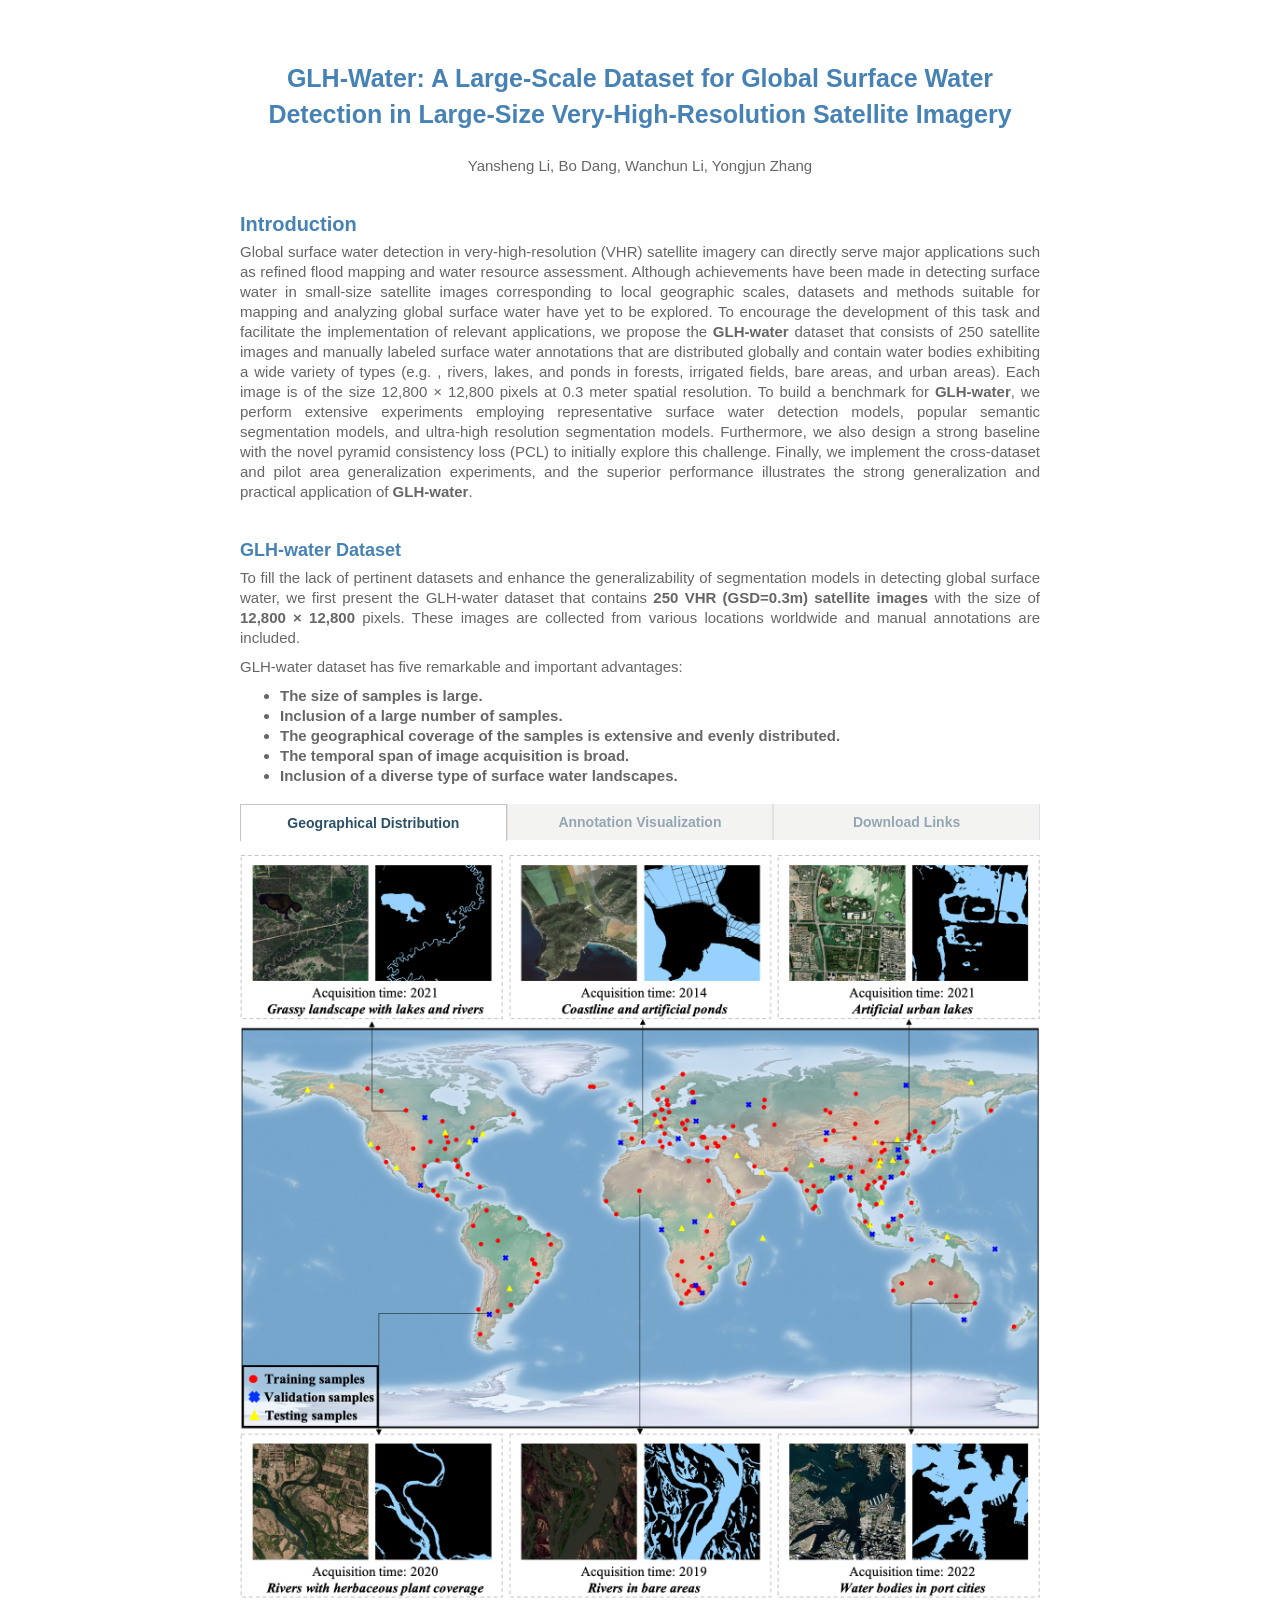
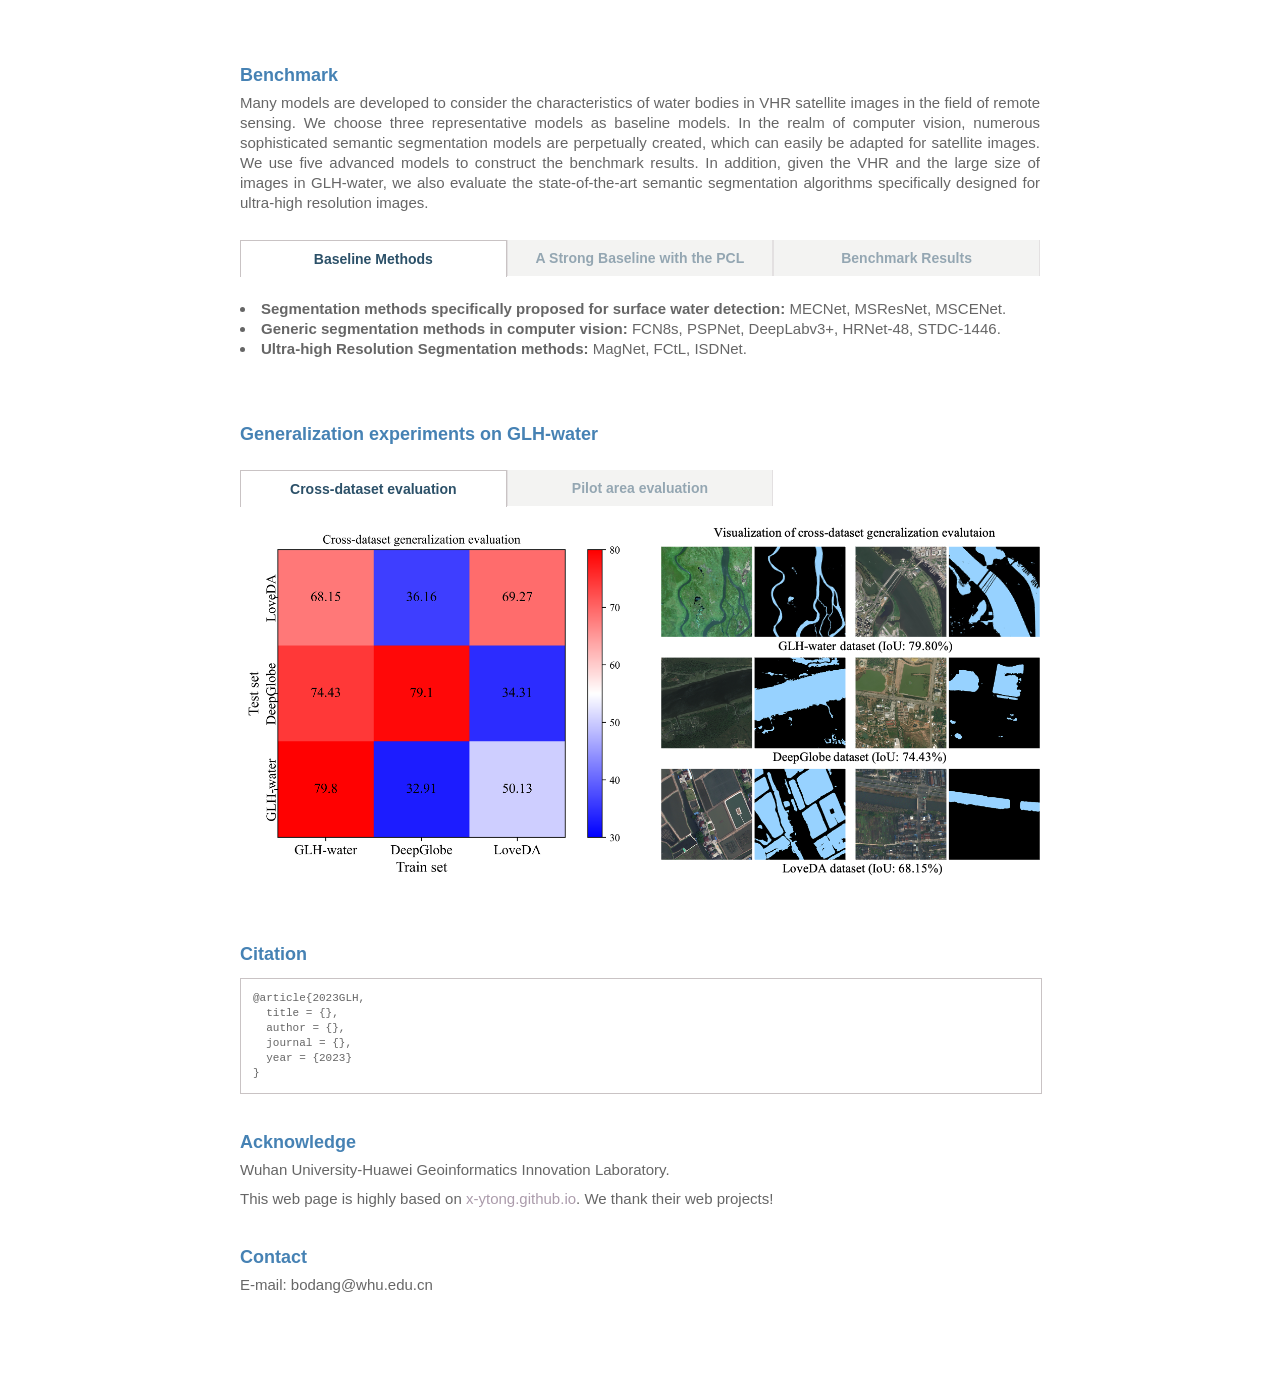
==== project/GLH-water.html @ e342808e "Add files via upload" ====
<!DOCTYPE html>
<html lang="en">
<head>
	<meta charset="UTF-8">
	<title>GLH-water Dataset</title>
	<link type="text/css" href="/project/head/system.css" rel="stylesheet"/>
	<link type="text/css" href="/project/head/custom.css" rel="stylesheet"/>
	<script type="text/javascript" src="/project/head/custom.js"></script>
</head>

<body marginheight="0">
<div align="center"><h1>GLH-Water: A Large-Scale Dataset for Global Surface Water Detection in
	Large-Size Very-High-Resolution Satellite Imagery <br></h1></div>

<p style="text-align: center">Yansheng Li, Bo Dang, Wanchun Li, Yongjun Zhang</p>

	<!--
<div style="border: 18px solid #FFFFFF"></div>
<p style="font-size: 12px; color: orange; text-align: center">The <b>Five-Billion-Pixels</b> dataset is released!</p>
        -->

<h2>Introduction</h2>
<p>Global surface water detection in very-high-resolution (VHR) satellite imagery can directly serve major applications such as refined flood mapping and water resource assessment. Although achievements have been made in detecting surface water in small-size satellite images corresponding to local geographic scales, datasets and methods suitable for mapping and analyzing global surface water have yet to be explored. To encourage the development of
	this task and facilitate the implementation of relevant applications, we propose the <b>GLH-water</b> dataset that consists of 250 satellite images and manually labeled surface water
	annotations that are distributed globally and contain water
	bodies exhibiting a wide variety of types (e.g. , rivers, lakes,
	and ponds in forests, irrigated fields, bare areas, and urban
	areas). Each image is of the size 12,800 × 12,800 pixels
	at 0.3 meter spatial resolution. To build a benchmark for
	<b>GLH-water</b>, we perform extensive experiments employing
	representative surface water detection models, popular semantic segmentation models, and ultra-high resolution segmentation models. Furthermore, we also design a strong
	baseline with the novel pyramid consistency loss (PCL)
	to initially explore this challenge. Finally, we implement
	the cross-dataset and pilot area generalization experiments,
	and the superior performance illustrates the strong generalization and practical application of <b>GLH-water</b>.</p>

<h3>GLH-water Dataset</h3>
<p>To fill the lack of pertinent datasets and enhance the generalizability of segmentation models in detecting global surface water, we first present the GLH-water dataset that contains <b>250 VHR (GSD=0.3m) satellite images</b> with the size
	of <b>12,800 × 12,800</b> pixels. These images are collected from various locations worldwide and manual annotations are included.</p>
<p>GLH-water dataset has five remarkable and important advantages:</p>
	<ul id="advantages">
		<li><b>The size of samples is large.</b></li>
		<li><b>Inclusion of a large number of samples.</b></li>
		<li><b>The geographical coverage of the samples is extensive and evenly distributed.</b></li>
		<li><b>The temporal span of image acquisition is broad.</b></li>
		<li><b>Inclusion of a diverse type of surface water landscapes.</b></li>
	</ul>
  

<div style="border: 9px solid #FFFFFF"></div>
<div id = "tab1" class = "tabMenu">
	<ul>
	<li class="on"><h4>Geographical Distribution</h4></li>
        <li class="off"><h4>Annotation Visualization</h4></li>
        <li class="off"><h4>Download Links</h4></li>
        </ul>
	<div id="firstPage" class="show">
	<img src="/figure/distribution.png" width="800px">
        </div>
        <div id="secondPage" class= "hide">
	    <img src="/figure/samples.png" width="800px">
        </div>
        <div id="thirdPage" class = "hide">
		
	<li style="margin-top: 5px" class = "dot"><span class = "lin">Link: <a href=" "><b>Coming Soon</b></a> </span></li>
		<!--
        <p style="margin-top: 5px">The <b>Five-Billion-Pixels</b> dataset is released under the open source license. It can be downloaded from:</p>
        <li style="margin-top: 15px" class = "dot"><span class = "lin">Link: <a href="https://whueducn-my.sharepoint.com/:f:/g/personal/xinyi_tong_whu_edu_cn/EodxwsN54_5Ph0LAMROBi9sBWPzgCYAbBW-LK75qcrOG8w"><b>Onedrive</b></a></span></li>
        <li style="margin-top: 12px" class = "dot"><span class = "lin">Link: <a href="https://pan.baidu.com/s/1CX-qH8WQdSfQV7AspeHXeA"><b>Baidudrive</b></a> (only available in China region, extraction code: FBPS)</span></li>
                -->
	</div>
</div>
<div style="border: 9px solid #FFFFFF"></div>
		
<h3>Benchmark</h3>
<p> Many models are developed to consider the characteristics of water bodies in VHR satellite images in the field of
	remote sensing. We choose three representative models as baseline models. In the realm of computer vision, numerous sophisticated semantic segmentation models are perpetually created, which can easily be
	adapted for satellite images. We use five advanced models to
	construct the benchmark results. In addition, given the VHR
	and the large size of images in GLH-water, we also evaluate the state-of-the-art semantic segmentation algorithms
	specifically designed for ultra-high resolution images.</p>

<div style="border: 9px solid #FFFFFF"></div>
<div id = "tab2" class = "tabMenu">
	<ul>
	<li class="on"><h4>Baseline Methods</h4></li>
        <li class="off"><h4>A Strong Baseline with the PCL</h4></li>
        <li class="off"><h4>Benchmark Results</h4></li>
        </ul>
	<div id="firstPage" class="show">
	<p>
		<li><b>Segmentation methods specifically proposed for surface water detection:</b> MECNet, MSResNet, MSCENet.</li>
		<li><b>Generic segmentation methods in computer vision:</b> FCN8s, PSPNet, DeepLabv3+, HRNet-48, STDC-1446.</li>
		<li><b>Ultra-high Resolution Segmentation methods:</b> MagNet, FCtL, ISDNet.</li>
	</p>
    </div>
        <div id="secondPage" class= "hide">
	<p>We develop a competitive strong baseline with the new
		<b>pyramid consistency loss (PCL) </b>that is specifically designed to explore the detection
		performance of surface water bodies in large-size VHR
		satellite images. The pyramid consistency encompasses
		the <b>intra-layer consistency</b> (i.e., visual field consistency
		between pyramidal layers) and the <b>inter-layer consistency</b>
		(i.e., spatial consistency within a pyramidal layer).</p>
	<img src="/figure/PCL.png" width="800px">
        </div>
        <div id="thirdPage" class = "hide">
			<img src="/figure/benchmark.png" width="800px">
        </div>
</div>
<div style="border: 9px solid #FFFFFF"></div>

<h3>Generalization experiments on GLH-water</h3>

<div style="border: 9px solid #FFFFFF"></div>
<div id = "tab3" class = "tabMenu">
	<ul>
	<li class="on"><h4>Cross-dataset evaluation</h4></li>
    <li class="off"><h4>Pilot area evaluation</h4></li>
        </ul>
	<div id="firstPage" class="show">
		<img src="/figure/cross-dataset.png" width="800px">
    </div>
        <div id="secondPage" class= "hide">
			<img src="/figure/pilot.png" width="800px">
</div>
<div style="border: 9px solid #FFFFFF"></div>

<h3>Citation</h3>
<pre>
@article{2023GLH,
  title = {},
  author = {},
  journal = {},
  year = {2023}
}
</pre>

<h3>Acknowledge</h3>
<p>Wuhan University-Huawei Geoinformatics Innovation Laboratory.</p>
<p>This web page is highly based on <a href="https://github.com/x-ytong/x-ytong.github.io">x-ytong.github.io</a>. We thank their web projects!</p>

<h3>Contact</h3>
<p>E-mail: bodang@whu.edu.cn</p>

<div style="border:40px solid #FFFFFF"></div>


</body>
</html>
---- project/head/system.css ----
* {margin: 0; padding: 0;}
body {font-family: "Helvetica Neue", Helvetica, "Hiragino Sans GB", Arial, sans-serif; 
      font-size: 15px; line-height: 20px; color: #666666; margin: 10px 13px 10px 13px;}

ul {text-align: justify; text-justify: inter-character;}
a {color: #AB9BAB; text-decoration: none;}
a:hover {color: rgba(255,103,0,0.6); text-decoration: none;}
a img {border: 1px solid transparent;}
a img:hover {border: 1px solid #FF6700; filter: alpha (Opacity = 50); -moz-opacity: 0.5; opacity: 0.5;}
p {width: 800px; margin-bottom: 9px; text-align: justify; text-justify: inter-character;}
table {width: 800px;}
tr,td {font-size: 15px; color: #666666; text-align: justify; text-justify: inter-character;}

h1,h2,h3 {width: 800px; color: #4682b4; line-height: 36px;}
h1 {margin-top: 60px; margin-bottom: 24px; font-size: 25px;}
h2 {margin-top: 30px; font-size: 20px;}
h3 {margin-top: 30px; font-size: 18px;}
h4 {color: #2b5068; line-height: 36px; font-size: 14px;}
hr {width: 800px; border: 0; border-bottom: 1px solid #C9C3C4;}

code, pre {font-family: Monaco, Andale Mono, Courier New, monospace;}
code {background-color: #FEE9CC; color: rgba(0, 0, 0, 0.75); padding: 1px 3px; font-size: 11px; 
      -webkit-border-radius: 3px; -moz-border-radius: 3px; border-radius: 3px;}
pre {width: 776px; padding: 12px; margin: 6px 0 30px 0; line-height: 15px; font-size: 11px; 
     border: 1px solid #C9C3C4; white-space: pre-wrap; word-wrap: break-word; display: block;}
pre code {background-color: #FFFFFF; color: #666666; font-size: 11px; padding: 0;}

@media screen and (min-width: 800px) {body {width: 800px; margin:10px auto;}}

#advantages{
      padding-left: 40px;}
---- project/head/custom.css ----
.tabMenu          {width: 800px;}
.tabMenu ul       {list-style: none; height: 50px;}
.tabMenu ul li    {width: 33.08%; float: left; text-align: center; line-height: 30px; 
                   border-right: 1px solid #C9C3C4; border-left: 1px solid #C9C3C4; background: #E9E9E6; 
	                 filter: alpha (Opacity = 50); -moz-opacity: 0.5; opacity: 0.5;}
.tabMenu ul li.on {border-top: 1px solid #C9C3C4; background:#FFFFFF; 
	                 filter: alpha (Opacity = 100); -moz-opacity: 1; opacity: 1;}
.tabMenu ul li.ho {filter: alpha (Opacity = 90); -moz-opacity: 0.9; opacity: 0.9;}
.tabMenu div      {width: 100%; margin: 0 0;}
.hide             {display: none;}

.bar {width: 800px; text-align: center; margin-top: 30px; background: rgba(233,233,230,0.5); color: rgba(122,139,139,0.9);
      border-right: 1px solid rgba(201,195,196,0.5); border-left: 1px solid rgba(201,195,196,0.5);}
.dot {color: #D8BFD8;}
.lin {color: #666666;}
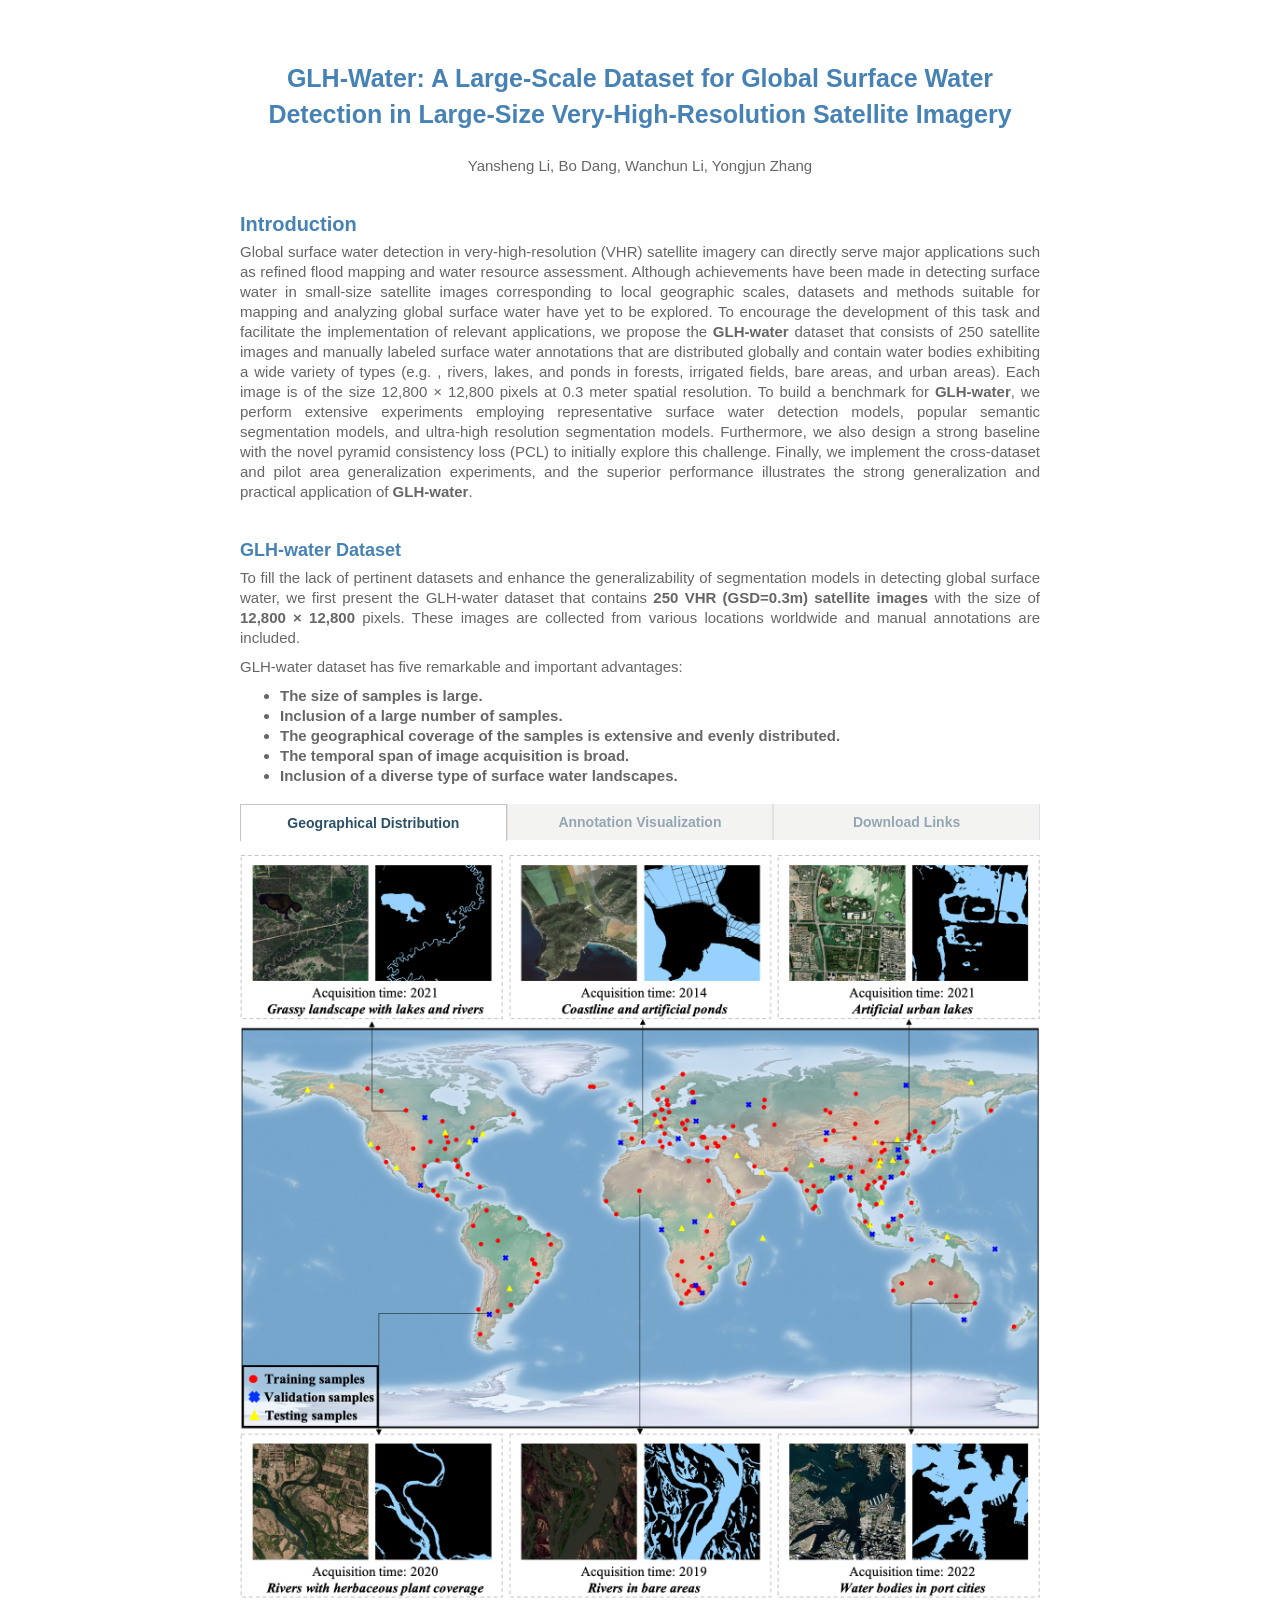
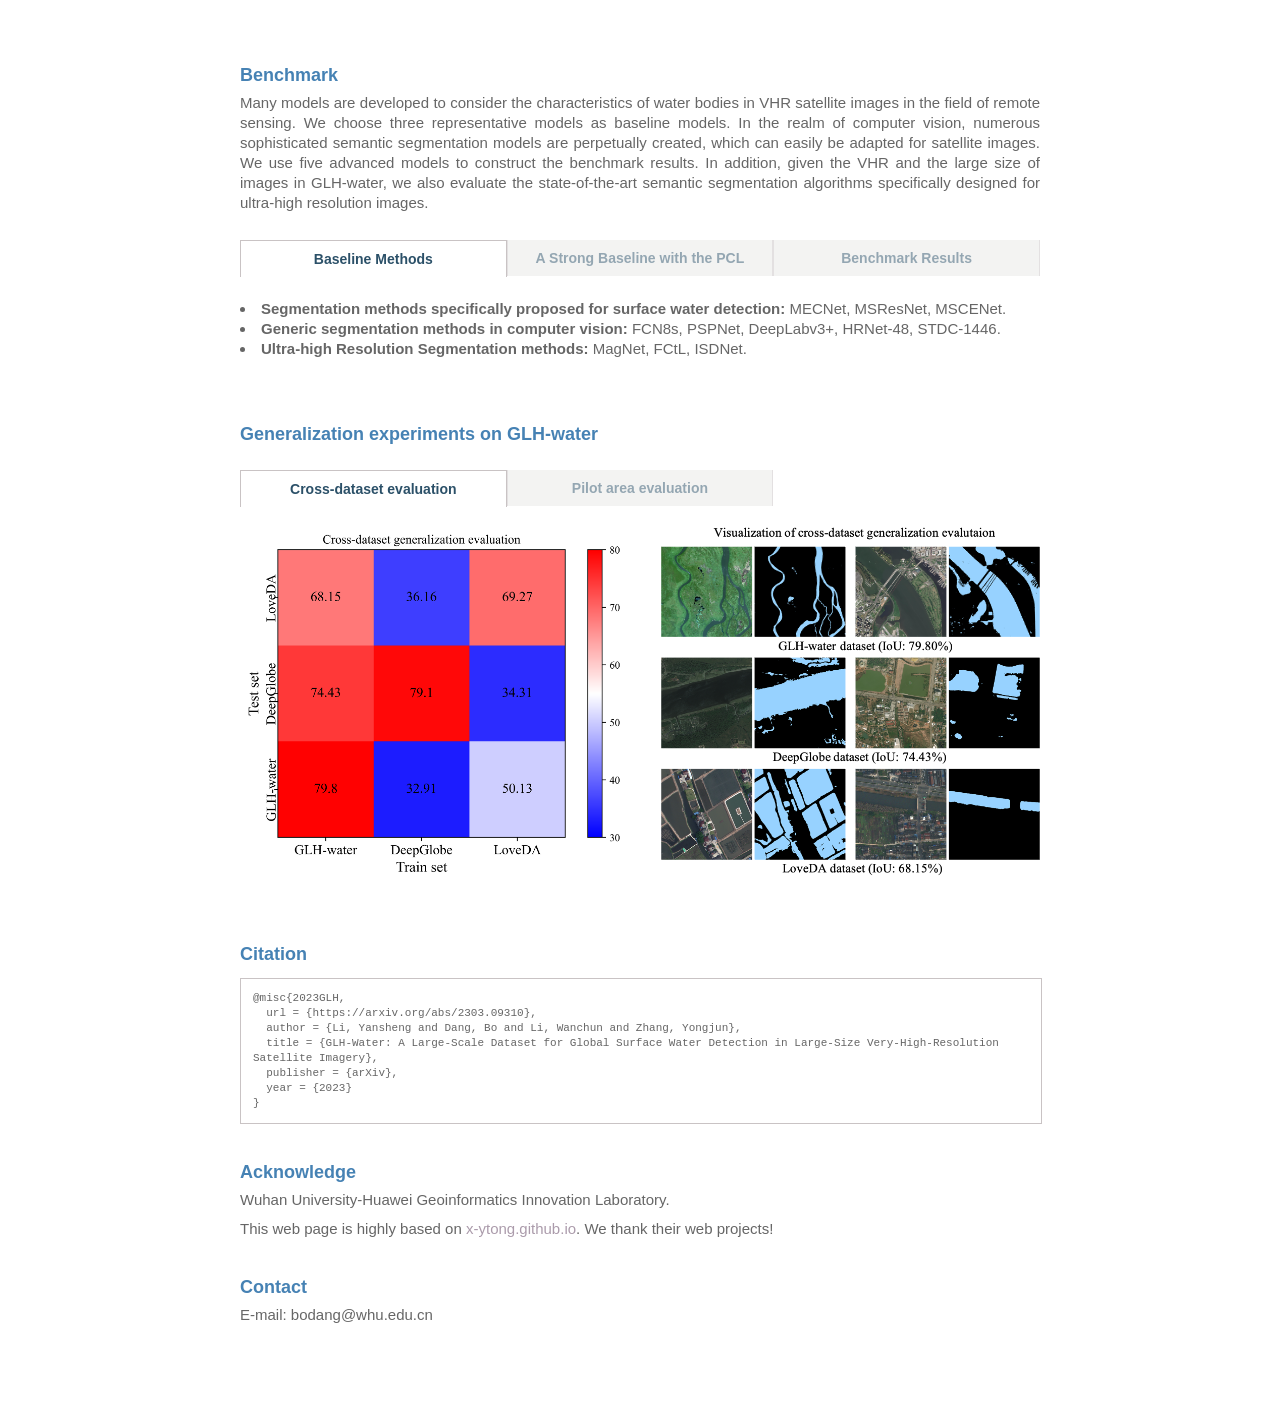
==== commit c06c6ab6: "Update GLH-water.html" ====
--- a/project/GLH-water.html
+++ b/project/GLH-water.html
@@ -128,10 +128,11 @@
 
 <h3>Citation</h3>
 <pre>
-@article{2023GLH,
-  title = {},
-  author = {},
-  journal = {},
+@misc{2023GLH,
+  url = {https://arxiv.org/abs/2303.09310},
+  author = {Li, Yansheng and Dang, Bo and Li, Wanchun and Zhang, Yongjun},
+  title = {GLH-Water: A Large-Scale Dataset for Global Surface Water Detection in Large-Size Very-High-Resolution Satellite Imagery},
+  publisher = {arXiv},
   year = {2023}
 }
 </pre>
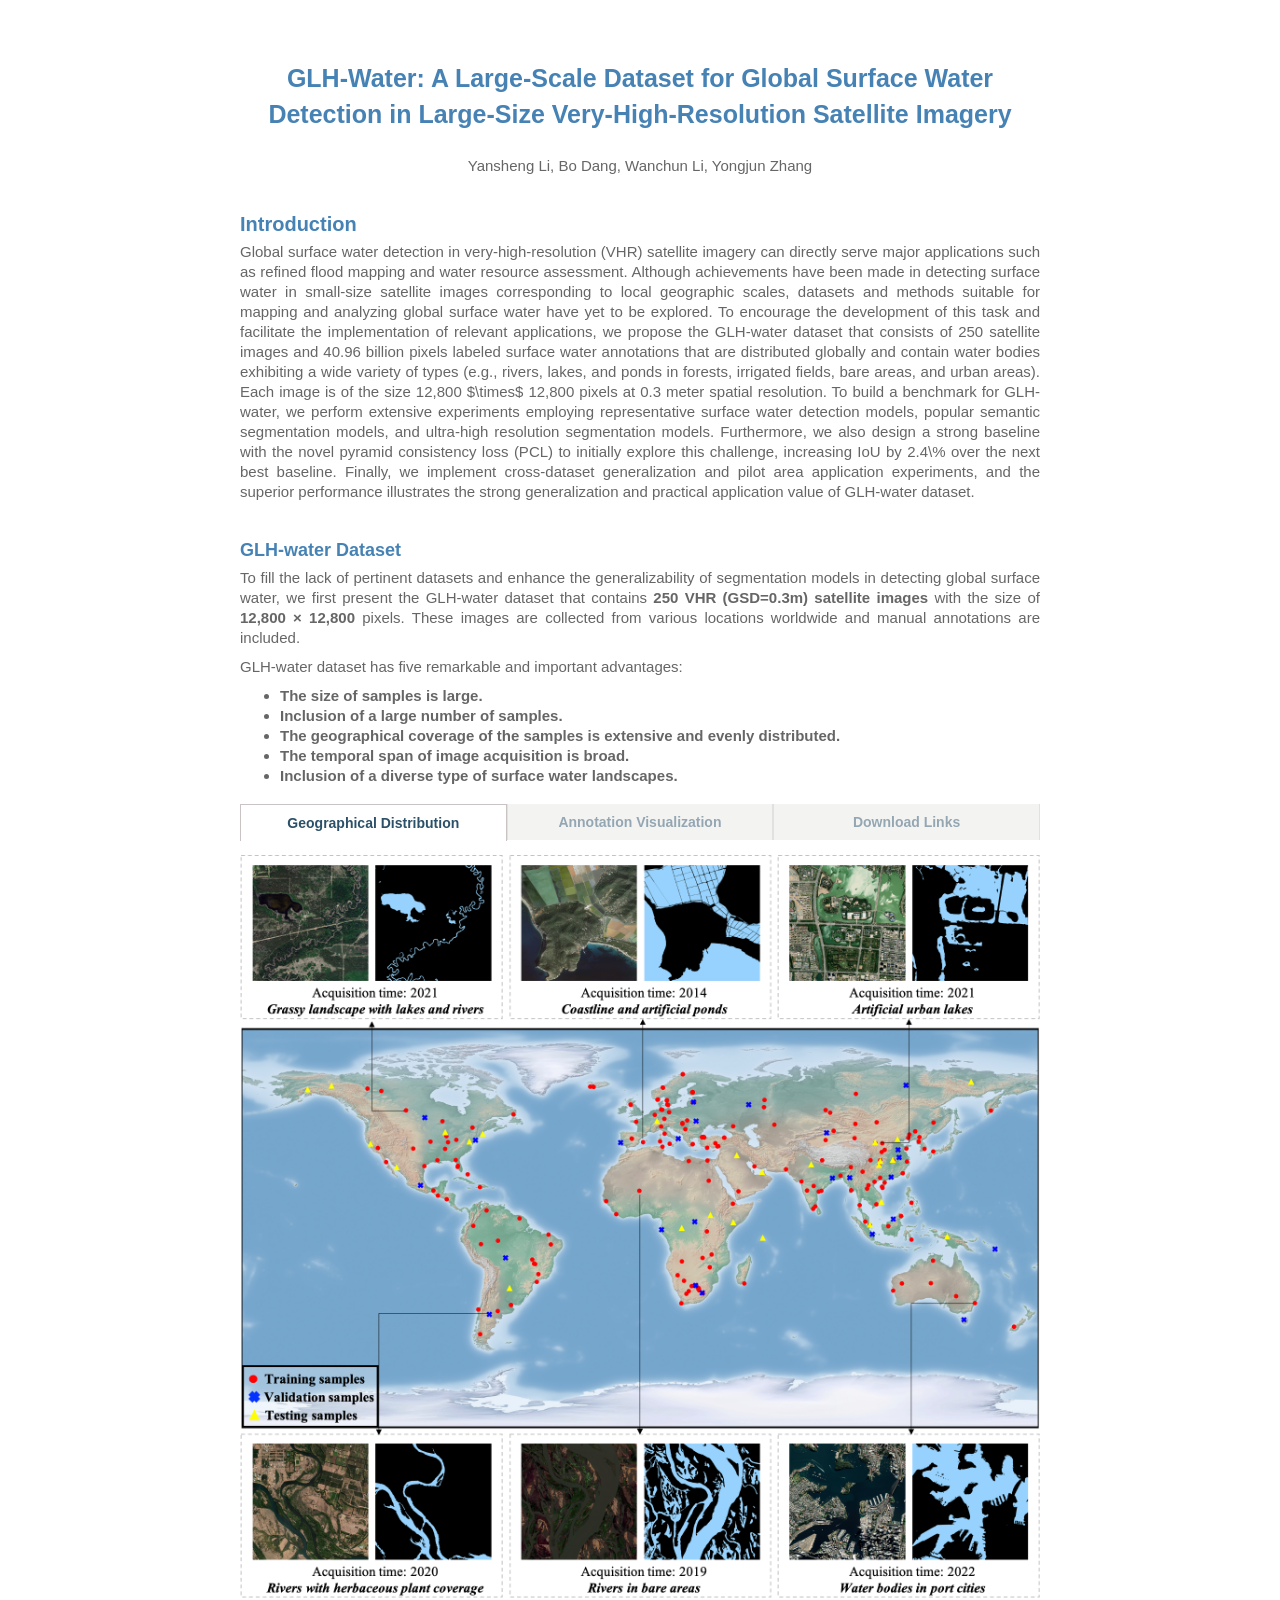
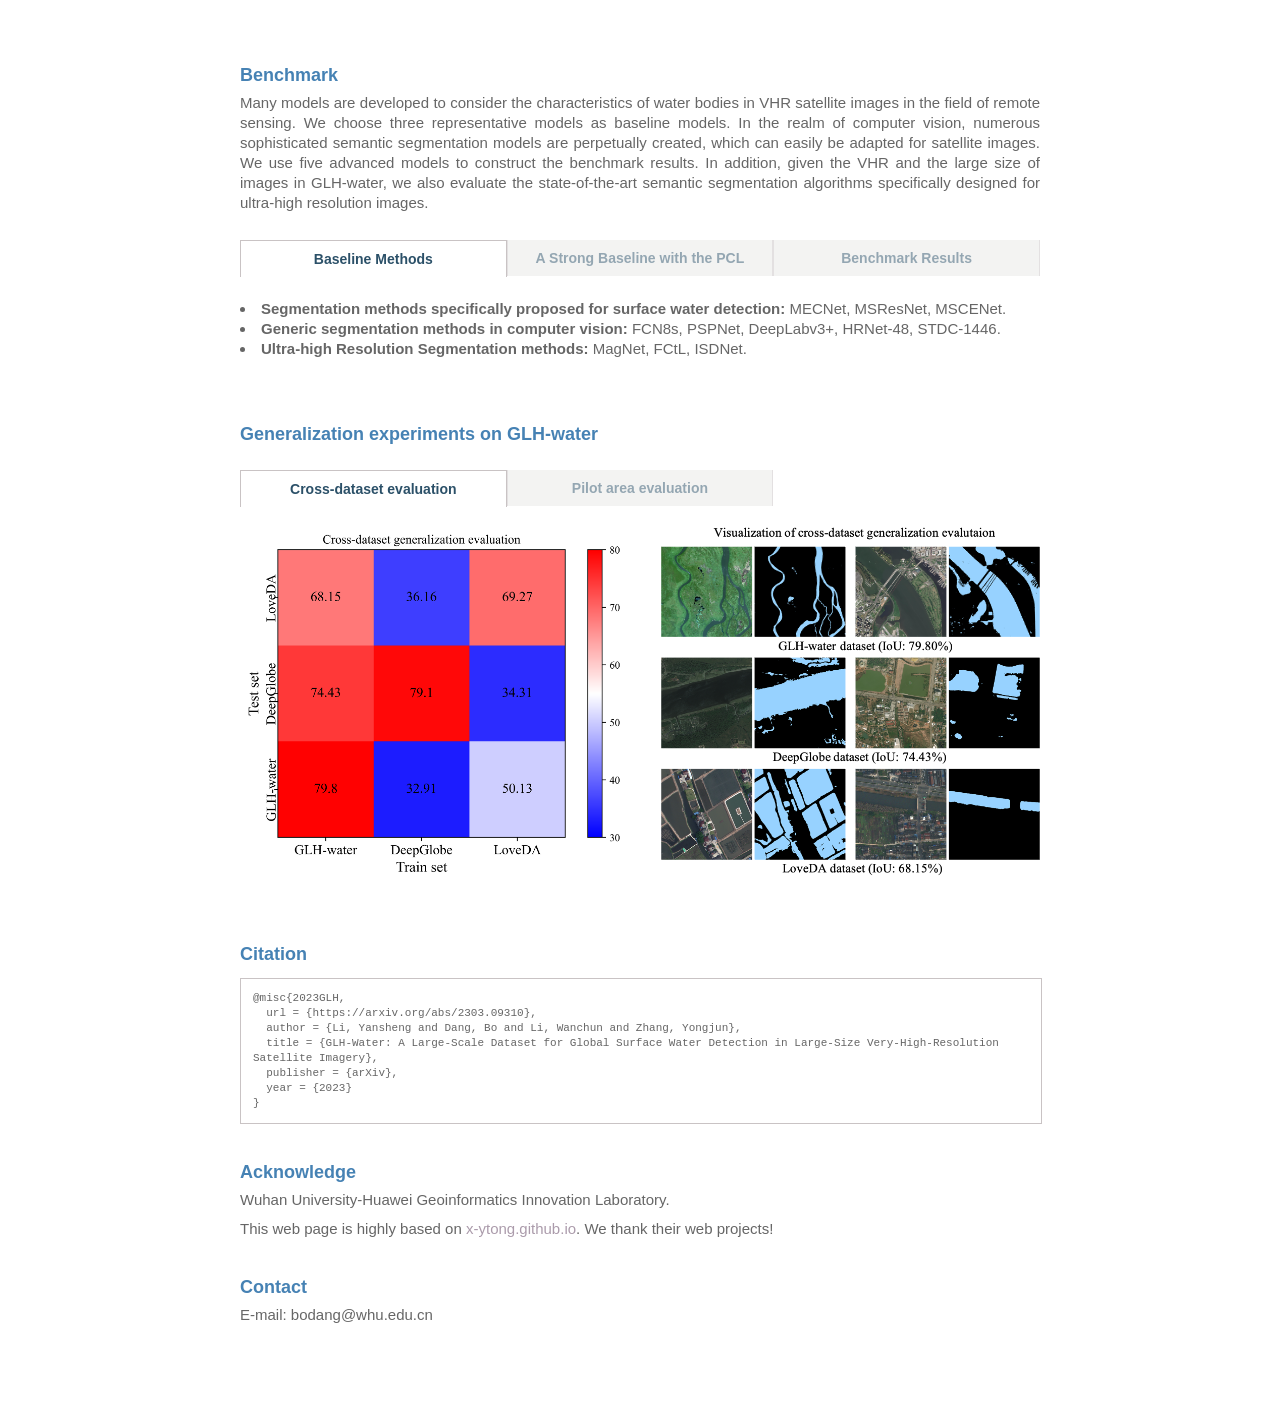
==== commit 30b17ff6: "Update" ====
--- a/project/GLH-water.html
+++ b/project/GLH-water.html
@@ -20,19 +20,7 @@
         -->
 
 <h2>Introduction</h2>
-<p>Global surface water detection in very-high-resolution (VHR) satellite imagery can directly serve major applications such as refined flood mapping and water resource assessment. Although achievements have been made in detecting surface water in small-size satellite images corresponding to local geographic scales, datasets and methods suitable for mapping and analyzing global surface water have yet to be explored. To encourage the development of
-	this task and facilitate the implementation of relevant applications, we propose the <b>GLH-water</b> dataset that consists of 250 satellite images and manually labeled surface water
-	annotations that are distributed globally and contain water
-	bodies exhibiting a wide variety of types (e.g. , rivers, lakes,
-	and ponds in forests, irrigated fields, bare areas, and urban
-	areas). Each image is of the size 12,800 × 12,800 pixels
-	at 0.3 meter spatial resolution. To build a benchmark for
-	<b>GLH-water</b>, we perform extensive experiments employing
-	representative surface water detection models, popular semantic segmentation models, and ultra-high resolution segmentation models. Furthermore, we also design a strong
-	baseline with the novel pyramid consistency loss (PCL)
-	to initially explore this challenge. Finally, we implement
-	the cross-dataset and pilot area generalization experiments,
-	and the superior performance illustrates the strong generalization and practical application of <b>GLH-water</b>.</p>
+<p>Global surface water detection in very-high-resolution (VHR) satellite imagery can directly serve major applications such as refined flood mapping and water resource assessment. Although achievements have been made in detecting surface water in small-size satellite images corresponding to local geographic scales, datasets and methods suitable for mapping and analyzing global surface water have yet to be explored. To encourage the development of this task and facilitate the implementation of relevant applications, we propose the GLH-water dataset that consists of 250 satellite images and 40.96 billion pixels labeled surface water annotations that are distributed globally and contain water bodies exhibiting a wide variety of types (e.g., rivers, lakes, and ponds in forests, irrigated fields, bare areas, and urban areas). Each image is of the size 12,800 $\times$ 12,800 pixels at 0.3 meter spatial resolution. To build a benchmark for GLH-water, we perform extensive experiments employing representative surface water detection models, popular semantic segmentation models, and ultra-high resolution segmentation models. Furthermore, we also design a strong baseline with the novel pyramid consistency loss (PCL) to initially explore this challenge, increasing IoU by 2.4\% over the next best baseline. Finally, we implement cross-dataset generalization and pilot area application experiments, and the superior performance illustrates the strong generalization and practical application value of GLH-water dataset.</p>
 
 <h3>GLH-water Dataset</h3>
 <p>To fill the lack of pertinent datasets and enhance the generalizability of segmentation models in detecting global surface water, we first present the GLH-water dataset that contains <b>250 VHR (GSD=0.3m) satellite images</b> with the size
@@ -62,12 +50,9 @@
         </div>
         <div id="thirdPage" class = "hide">
 		
-	<li style="margin-top: 5px" class = "dot"><span class = "lin">Link: <a href=" "><b>Coming Soon</b></a> </span></li>
-		<!--
-        <p style="margin-top: 5px">The <b>Five-Billion-Pixels</b> dataset is released under the open source license. It can be downloaded from:</p>
-        <li style="margin-top: 15px" class = "dot"><span class = "lin">Link: <a href="https://whueducn-my.sharepoint.com/:f:/g/personal/xinyi_tong_whu_edu_cn/EodxwsN54_5Ph0LAMROBi9sBWPzgCYAbBW-LK75qcrOG8w"><b>Onedrive</b></a></span></li>
-        <li style="margin-top: 12px" class = "dot"><span class = "lin">Link: <a href="https://pan.baidu.com/s/1CX-qH8WQdSfQV7AspeHXeA"><b>Baidudrive</b></a> (only available in China region, extraction code: FBPS)</span></li>
-                -->
+	<li style="margin-top: 5px" class = "dot"><span class = "lin">Google Drive: <a href="https://drive.google.com/drive/folders/1VACDh3aGx72hDdz7Taf7FyUrpZS31Ksx?usp=share_link"><b>Link</b></a> </span></li>
+	<li style="margin-top: 5px" class = "dot"><span class = "lin">Baidu Drive: <a href="https://pan.baidu.com/s/1TVh9nLjjrLPaJp4yR5qHow?pwd=urxy"><b>Link (extraction code: urxy)</b></a> </span></li>
+		
 	</div>
 </div>
 <div style="border: 9px solid #FFFFFF"></div>
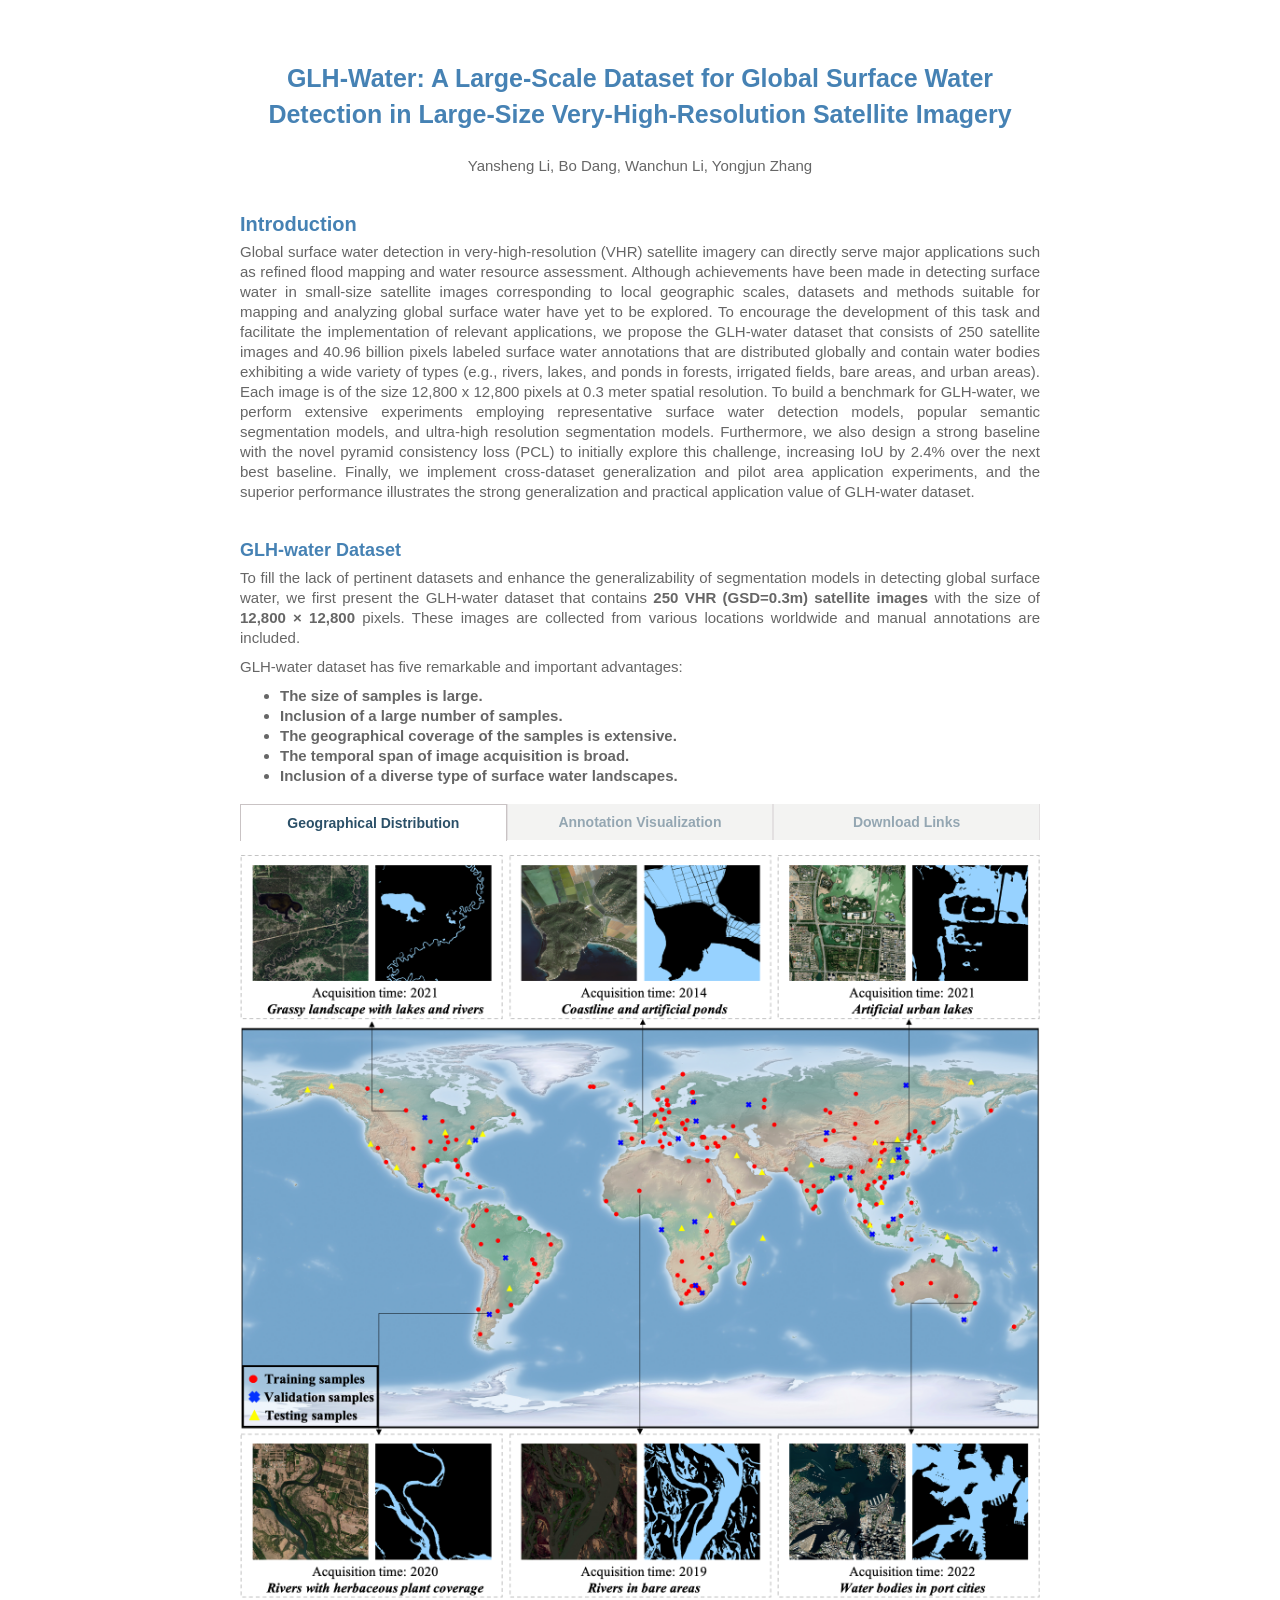
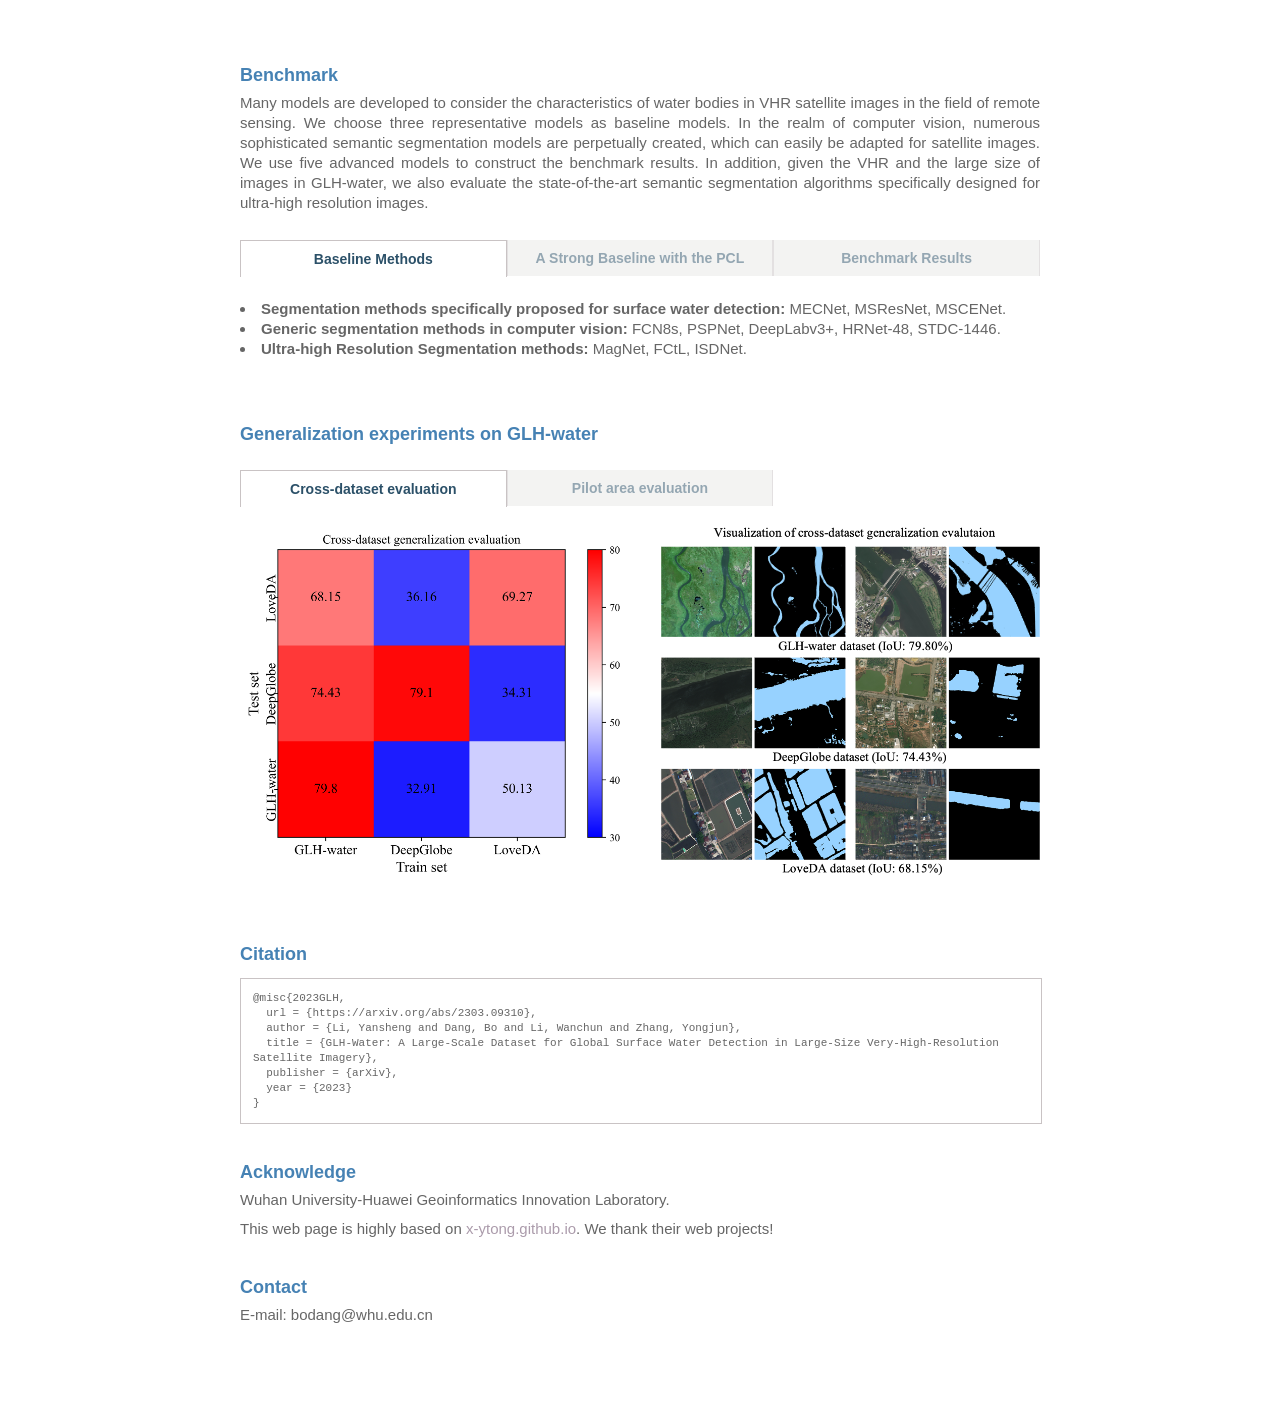
==== commit 6de4d479: "Update" ====
--- a/project/GLH-water.html
+++ b/project/GLH-water.html
@@ -20,7 +20,7 @@
         -->
 
 <h2>Introduction</h2>
-<p>Global surface water detection in very-high-resolution (VHR) satellite imagery can directly serve major applications such as refined flood mapping and water resource assessment. Although achievements have been made in detecting surface water in small-size satellite images corresponding to local geographic scales, datasets and methods suitable for mapping and analyzing global surface water have yet to be explored. To encourage the development of this task and facilitate the implementation of relevant applications, we propose the GLH-water dataset that consists of 250 satellite images and 40.96 billion pixels labeled surface water annotations that are distributed globally and contain water bodies exhibiting a wide variety of types (e.g., rivers, lakes, and ponds in forests, irrigated fields, bare areas, and urban areas). Each image is of the size 12,800 $\times$ 12,800 pixels at 0.3 meter spatial resolution. To build a benchmark for GLH-water, we perform extensive experiments employing representative surface water detection models, popular semantic segmentation models, and ultra-high resolution segmentation models. Furthermore, we also design a strong baseline with the novel pyramid consistency loss (PCL) to initially explore this challenge, increasing IoU by 2.4\% over the next best baseline. Finally, we implement cross-dataset generalization and pilot area application experiments, and the superior performance illustrates the strong generalization and practical application value of GLH-water dataset.</p>
+<p>Global surface water detection in very-high-resolution (VHR) satellite imagery can directly serve major applications such as refined flood mapping and water resource assessment. Although achievements have been made in detecting surface water in small-size satellite images corresponding to local geographic scales, datasets and methods suitable for mapping and analyzing global surface water have yet to be explored. To encourage the development of this task and facilitate the implementation of relevant applications, we propose the GLH-water dataset that consists of 250 satellite images and 40.96 billion pixels labeled surface water annotations that are distributed globally and contain water bodies exhibiting a wide variety of types (e.g., rivers, lakes, and ponds in forests, irrigated fields, bare areas, and urban areas). Each image is of the size 12,800 x 12,800 pixels at 0.3 meter spatial resolution. To build a benchmark for GLH-water, we perform extensive experiments employing representative surface water detection models, popular semantic segmentation models, and ultra-high resolution segmentation models. Furthermore, we also design a strong baseline with the novel pyramid consistency loss (PCL) to initially explore this challenge, increasing IoU by 2.4% over the next best baseline. Finally, we implement cross-dataset generalization and pilot area application experiments, and the superior performance illustrates the strong generalization and practical application value of GLH-water dataset.</p>
 
 <h3>GLH-water Dataset</h3>
 <p>To fill the lack of pertinent datasets and enhance the generalizability of segmentation models in detecting global surface water, we first present the GLH-water dataset that contains <b>250 VHR (GSD=0.3m) satellite images</b> with the size
@@ -29,7 +29,7 @@
 	<ul id="advantages">
 		<li><b>The size of samples is large.</b></li>
 		<li><b>Inclusion of a large number of samples.</b></li>
-		<li><b>The geographical coverage of the samples is extensive and evenly distributed.</b></li>
+		<li><b>The geographical coverage of the samples is extensive.</b></li>
 		<li><b>The temporal span of image acquisition is broad.</b></li>
 		<li><b>Inclusion of a diverse type of surface water landscapes.</b></li>
 	</ul>
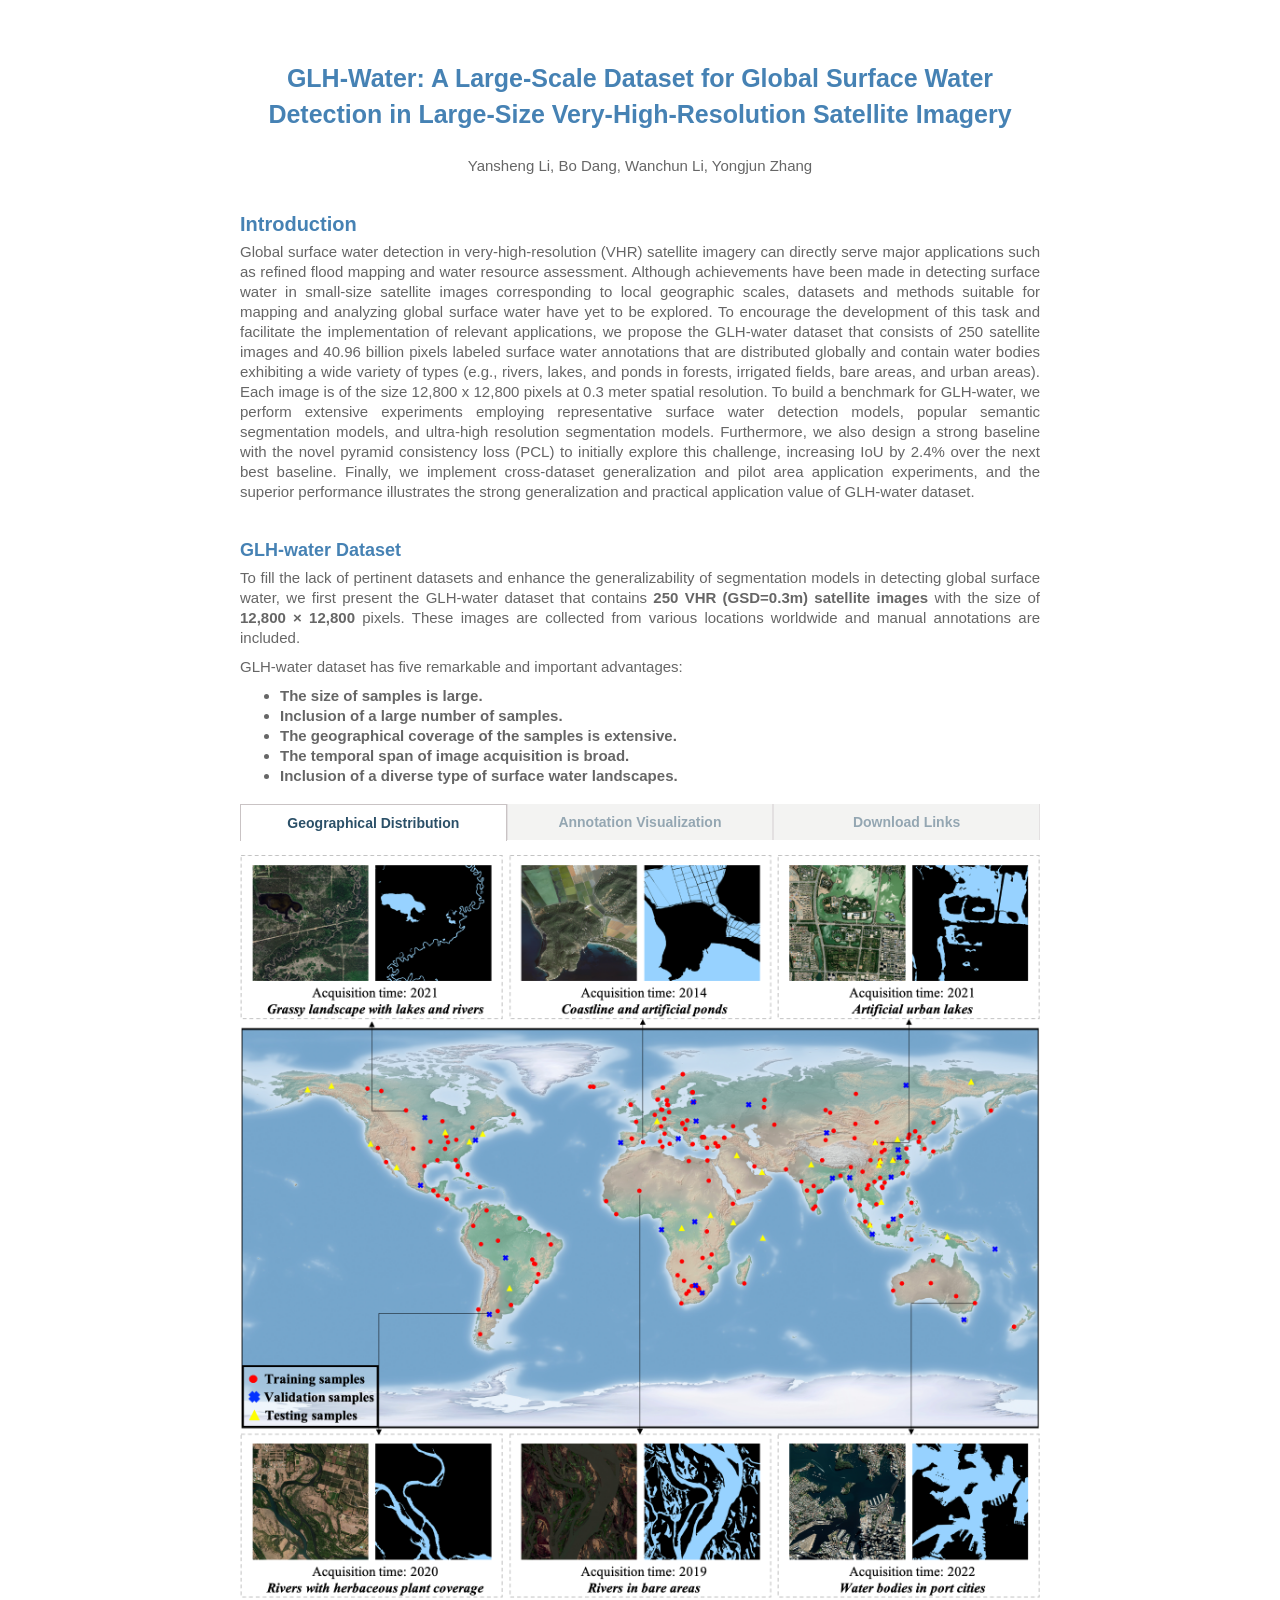
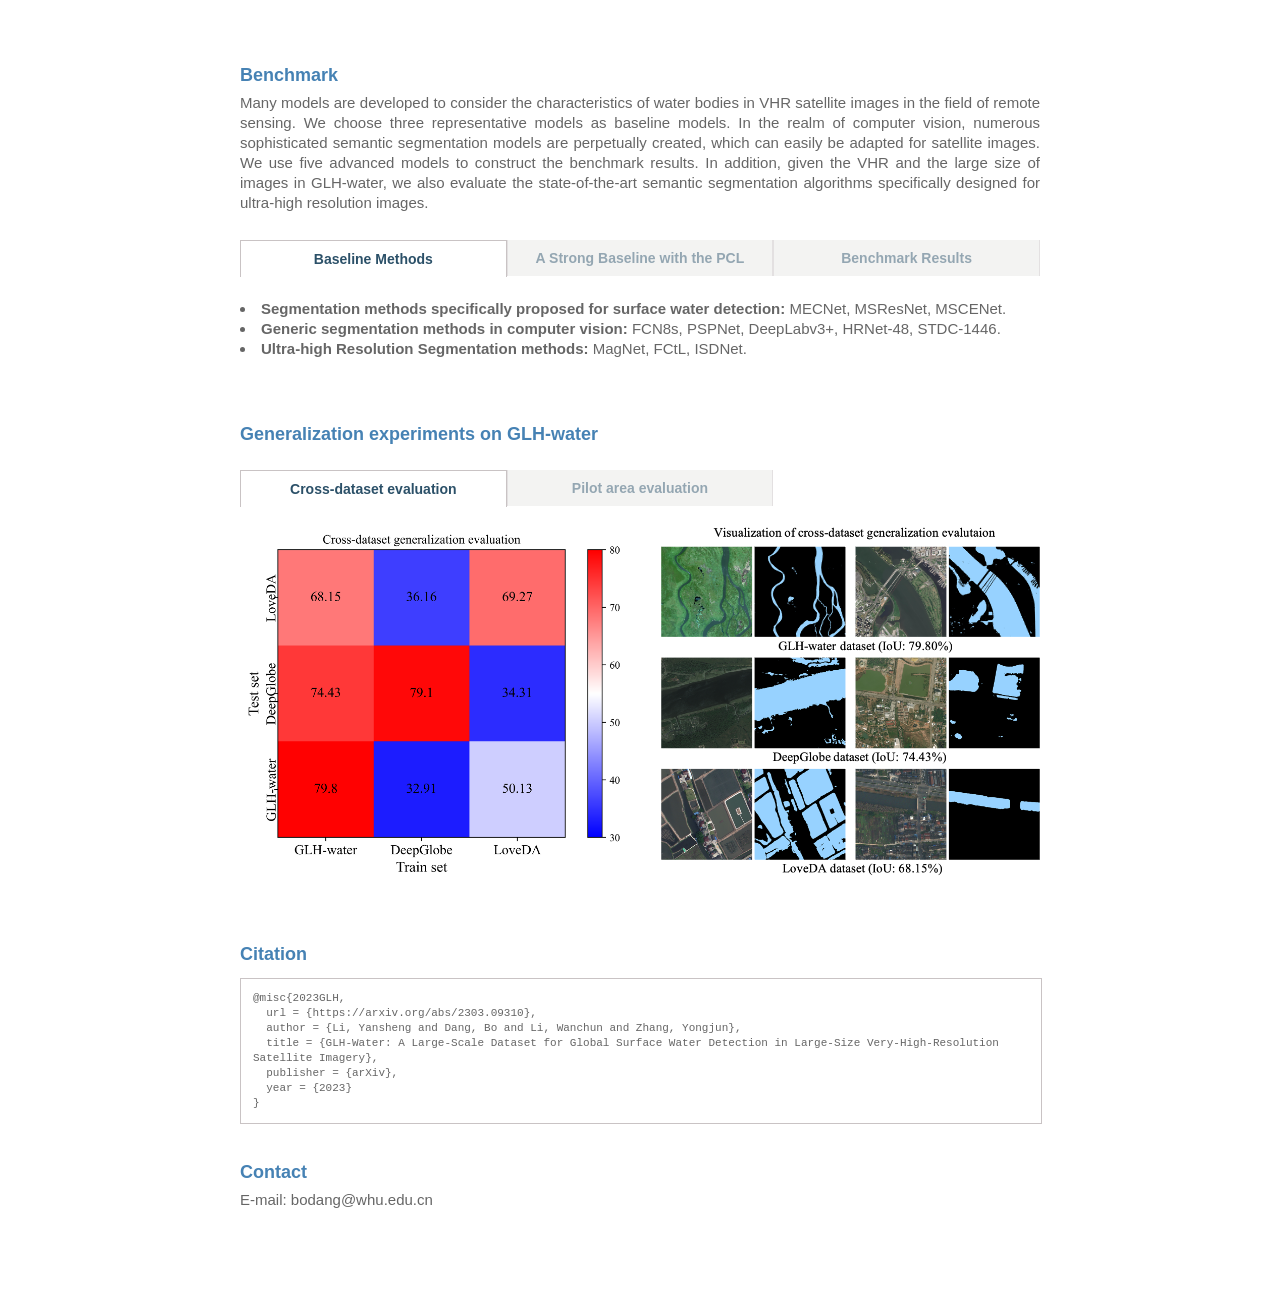
==== commit b3137d38: "Update GLH-water.html" ====
--- a/project/GLH-water.html
+++ b/project/GLH-water.html
@@ -46,12 +46,12 @@
 	<img src="/figure/distribution.png" width="800px">
         </div>
         <div id="secondPage" class= "hide">
-	    <img src="/figure/samples.png" width="800px">
+	    <img src="/figure/sample.png" width="800px">
         </div>
         <div id="thirdPage" class = "hide">
-		
+
+	<li style="margin-top: 5px" class = "dot"><span class = "lin">Baidu Drive: <a href="https://pan.baidu.com/s/1TVh9nLjjrLPaJp4yR5qHow?pwd=urxy"><b>Link (extraction code: urxy)</b></a> </span></li>
 	<li style="margin-top: 5px" class = "dot"><span class = "lin">Google Drive: <a href="https://drive.google.com/drive/folders/1VACDh3aGx72hDdz7Taf7FyUrpZS31Ksx?usp=share_link"><b>Link</b></a> </span></li>
-	<li style="margin-top: 5px" class = "dot"><span class = "lin">Baidu Drive: <a href="https://pan.baidu.com/s/1TVh9nLjjrLPaJp4yR5qHow?pwd=urxy"><b>Link (extraction code: urxy)</b></a> </span></li>
 		
 	</div>
 </div>
@@ -122,15 +122,10 @@
 }
 </pre>
 
-<h3>Acknowledge</h3>
-<p>Wuhan University-Huawei Geoinformatics Innovation Laboratory.</p>
-<p>This web page is highly based on <a href="https://github.com/x-ytong/x-ytong.github.io">x-ytong.github.io</a>. We thank their web projects!</p>
-
 <h3>Contact</h3>
 <p>E-mail: bodang@whu.edu.cn</p>
 
 <div style="border:40px solid #FFFFFF"></div>
 
-
 </body>
 </html>
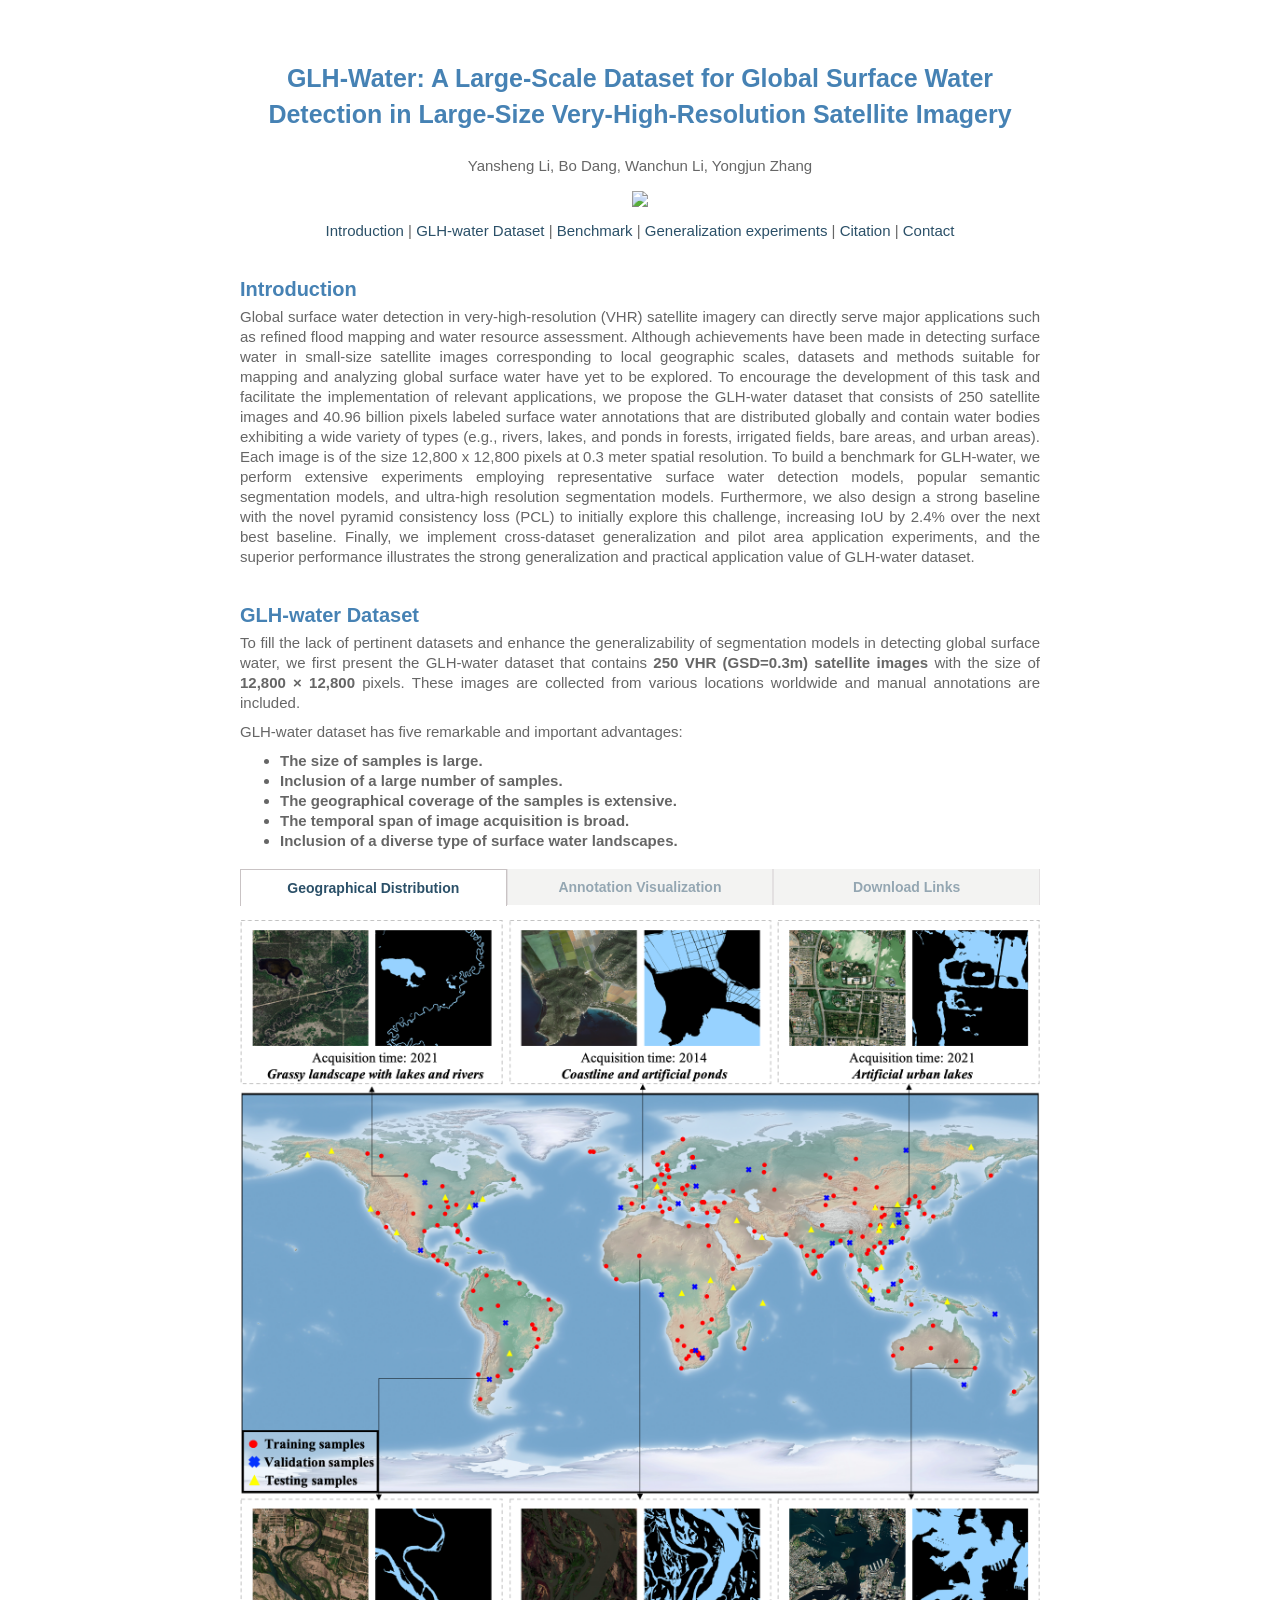
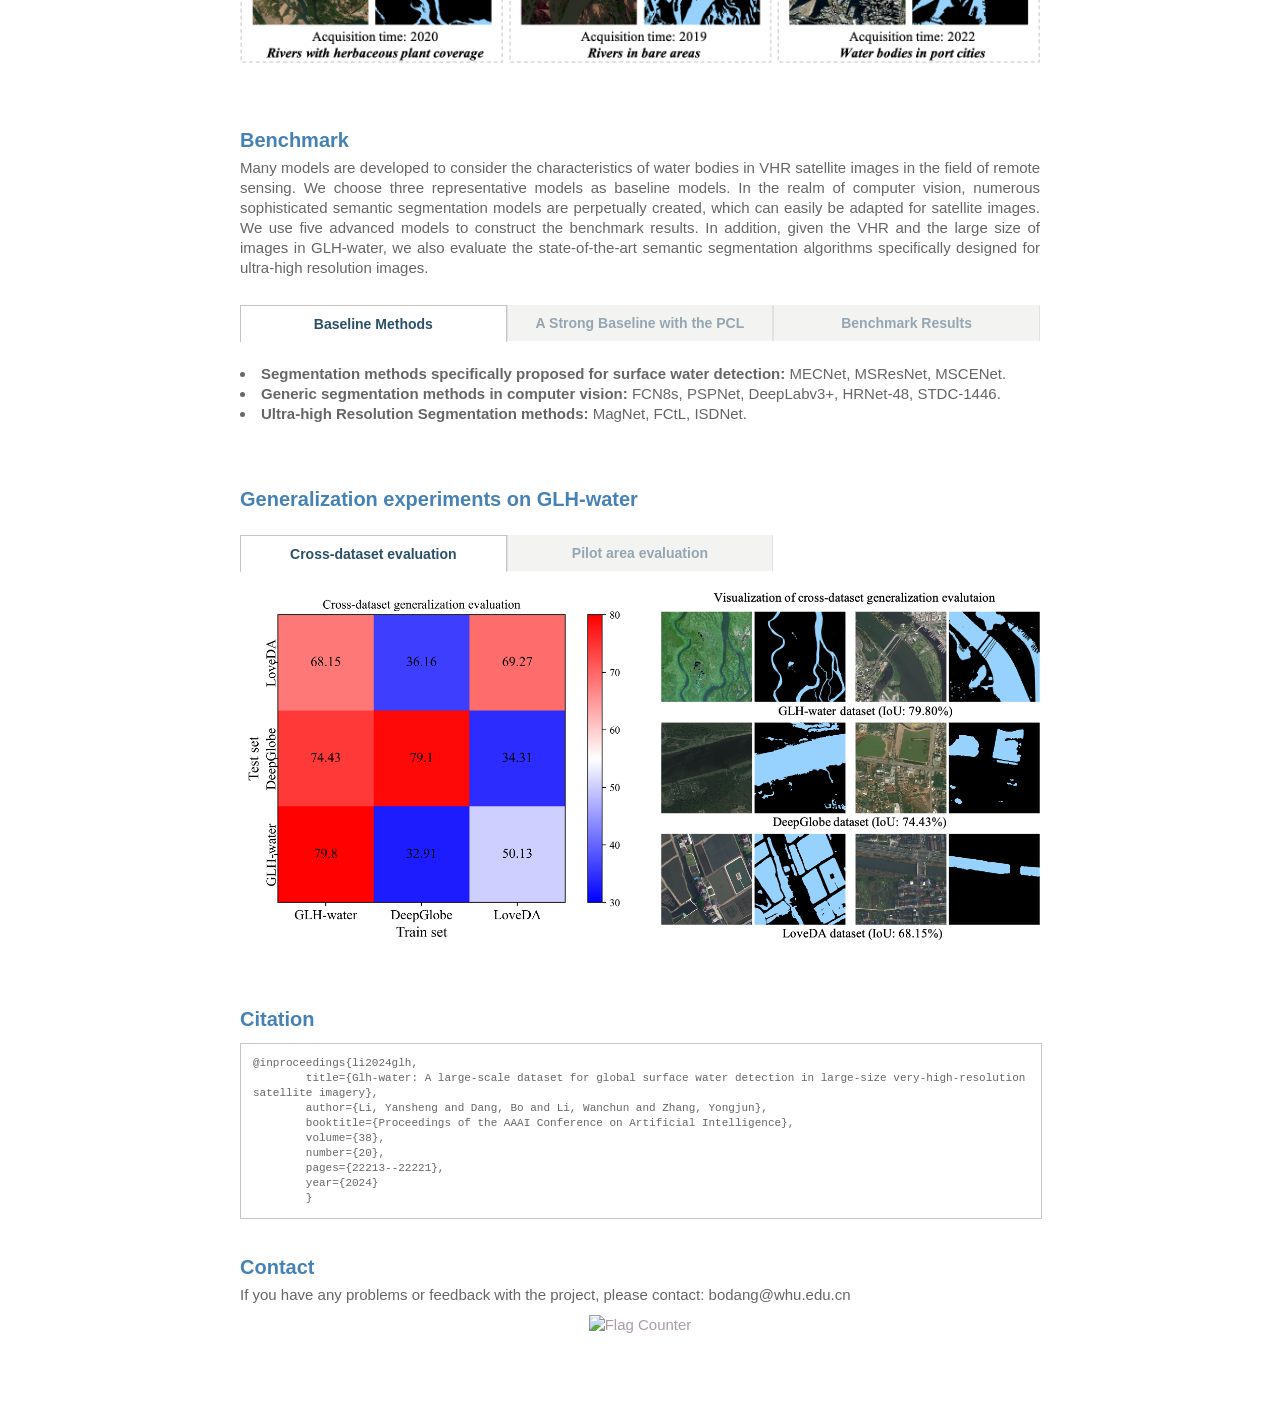
==== commit 9edfccc8: "Update GLH-water.html" ====
--- a/project/GLH-water.html
+++ b/project/GLH-water.html
@@ -14,15 +14,21 @@
 
 <p style="text-align: center">Yansheng Li, Bo Dang, Wanchun Li, Yongjun Zhang</p>
 
-	<!--
-<div style="border: 18px solid #FFFFFF"></div>
-<p style="font-size: 12px; color: orange; text-align: center">The <b>Five-Billion-Pixels</b> dataset is released!</p>
-        -->
+<h4 align="center"> <a href="https://ojs.aaai.org/index.php/AAAI/article/view/30226"><img src="https://img.shields.io/badge/AAAI-2024-blue"></a> </h4>
 
-<h2>Introduction</h2>
+<p style="text-align: center">
+	<a href="#introduction" style="color: #2b5068;">Introduction</a> |
+	<a href="#gLH-water-Dataset" style="color: #2b5068;">GLH-water Dataset</a> |
+	<a href="#benchmark" style="color: #2b5068;">Benchmark</a> |
+	<a href="#generalization-experiments-on-GLH-water" style="color: #2b5068;">Generalization experiments</a> |
+	<a href="#citation" style="color: #2b5068;">Citation</a> |
+	<a href="#contact" style="color: #2b5068;">Contact</a>
+</p>
+
+<h2 id="introduction">Introduction</h2>
 <p>Global surface water detection in very-high-resolution (VHR) satellite imagery can directly serve major applications such as refined flood mapping and water resource assessment. Although achievements have been made in detecting surface water in small-size satellite images corresponding to local geographic scales, datasets and methods suitable for mapping and analyzing global surface water have yet to be explored. To encourage the development of this task and facilitate the implementation of relevant applications, we propose the GLH-water dataset that consists of 250 satellite images and 40.96 billion pixels labeled surface water annotations that are distributed globally and contain water bodies exhibiting a wide variety of types (e.g., rivers, lakes, and ponds in forests, irrigated fields, bare areas, and urban areas). Each image is of the size 12,800 x 12,800 pixels at 0.3 meter spatial resolution. To build a benchmark for GLH-water, we perform extensive experiments employing representative surface water detection models, popular semantic segmentation models, and ultra-high resolution segmentation models. Furthermore, we also design a strong baseline with the novel pyramid consistency loss (PCL) to initially explore this challenge, increasing IoU by 2.4% over the next best baseline. Finally, we implement cross-dataset generalization and pilot area application experiments, and the superior performance illustrates the strong generalization and practical application value of GLH-water dataset.</p>
 
-<h3>GLH-water Dataset</h3>
+<h2 id="gLH-water-Dataset">GLH-water Dataset</h2>
 <p>To fill the lack of pertinent datasets and enhance the generalizability of segmentation models in detecting global surface water, we first present the GLH-water dataset that contains <b>250 VHR (GSD=0.3m) satellite images</b> with the size
 	of <b>12,800 × 12,800</b> pixels. These images are collected from various locations worldwide and manual annotations are included.</p>
 <p>GLH-water dataset has five remarkable and important advantages:</p>
@@ -57,7 +63,7 @@
 </div>
 <div style="border: 9px solid #FFFFFF"></div>
 		
-<h3>Benchmark</h3>
+<h2 id="benchmark">Benchmark</h2>
 <p> Many models are developed to consider the characteristics of water bodies in VHR satellite images in the field of
 	remote sensing. We choose three representative models as baseline models. In the realm of computer vision, numerous sophisticated semantic segmentation models are perpetually created, which can easily be
 	adapted for satellite images. We use five advanced models to
@@ -95,7 +101,7 @@
 </div>
 <div style="border: 9px solid #FFFFFF"></div>
 
-<h3>Generalization experiments on GLH-water</h3>
+<h2 id="generalization-experiments-on-GLH-water">Generalization experiments on GLH-water</h2>
 
 <div style="border: 9px solid #FFFFFF"></div>
 <div id = "tab3" class = "tabMenu">
@@ -111,21 +117,24 @@
 </div>
 <div style="border: 9px solid #FFFFFF"></div>
 
-<h3>Citation</h3>
+<h2 id="citation">Citation</h2>
 <pre>
-@misc{2023GLH,
-  url = {https://arxiv.org/abs/2303.09310},
-  author = {Li, Yansheng and Dang, Bo and Li, Wanchun and Zhang, Yongjun},
-  title = {GLH-Water: A Large-Scale Dataset for Global Surface Water Detection in Large-Size Very-High-Resolution Satellite Imagery},
-  publisher = {arXiv},
-  year = {2023}
-}
+@inproceedings{li2024glh,
+	title={Glh-water: A large-scale dataset for global surface water detection in large-size very-high-resolution satellite imagery},
+	author={Li, Yansheng and Dang, Bo and Li, Wanchun and Zhang, Yongjun},
+	booktitle={Proceedings of the AAAI Conference on Artificial Intelligence},
+	volume={38},
+	number={20},
+	pages={22213--22221},
+	year={2024}
+	}
 </pre>
 
-<h3>Contact</h3>
-<p>E-mail: bodang@whu.edu.cn</p>
+<h2 id="contact">Contact</h2>
+<p>If you have any problems or feedback with the project, please contact: bodang@whu.edu.cn</p>
 
+<script type="text/javascript" src="//rf.revolvermaps.com/0/0/6.js?i=5govsohxwgi&amp;m=7&amp;c=e63100&amp;cr1=ffffff&amp;f=arial&amp;l=0&amp;bv=90&amp;lx=-420&amp;ly=420&amp;hi=20&amp;he=7&amp;hc=a8ddff&amp;rs=80" async="async"></script>
+<div style="text-align: center;"><a href="http://s11.flagcounter.com/more/ib3g"><img src="https://s11.flagcounter.com/count2/ib3g/bg_FFFFFF/txt_000000/border_CCCCCC/columns_6/maxflags_12/viewers_0/labels_1/pageviews_1/flags_0/percent_0/" alt="Flag Counter" border="0"></a></div>
 <div style="border:40px solid #FFFFFF"></div>
-
 </body>
 </html>
